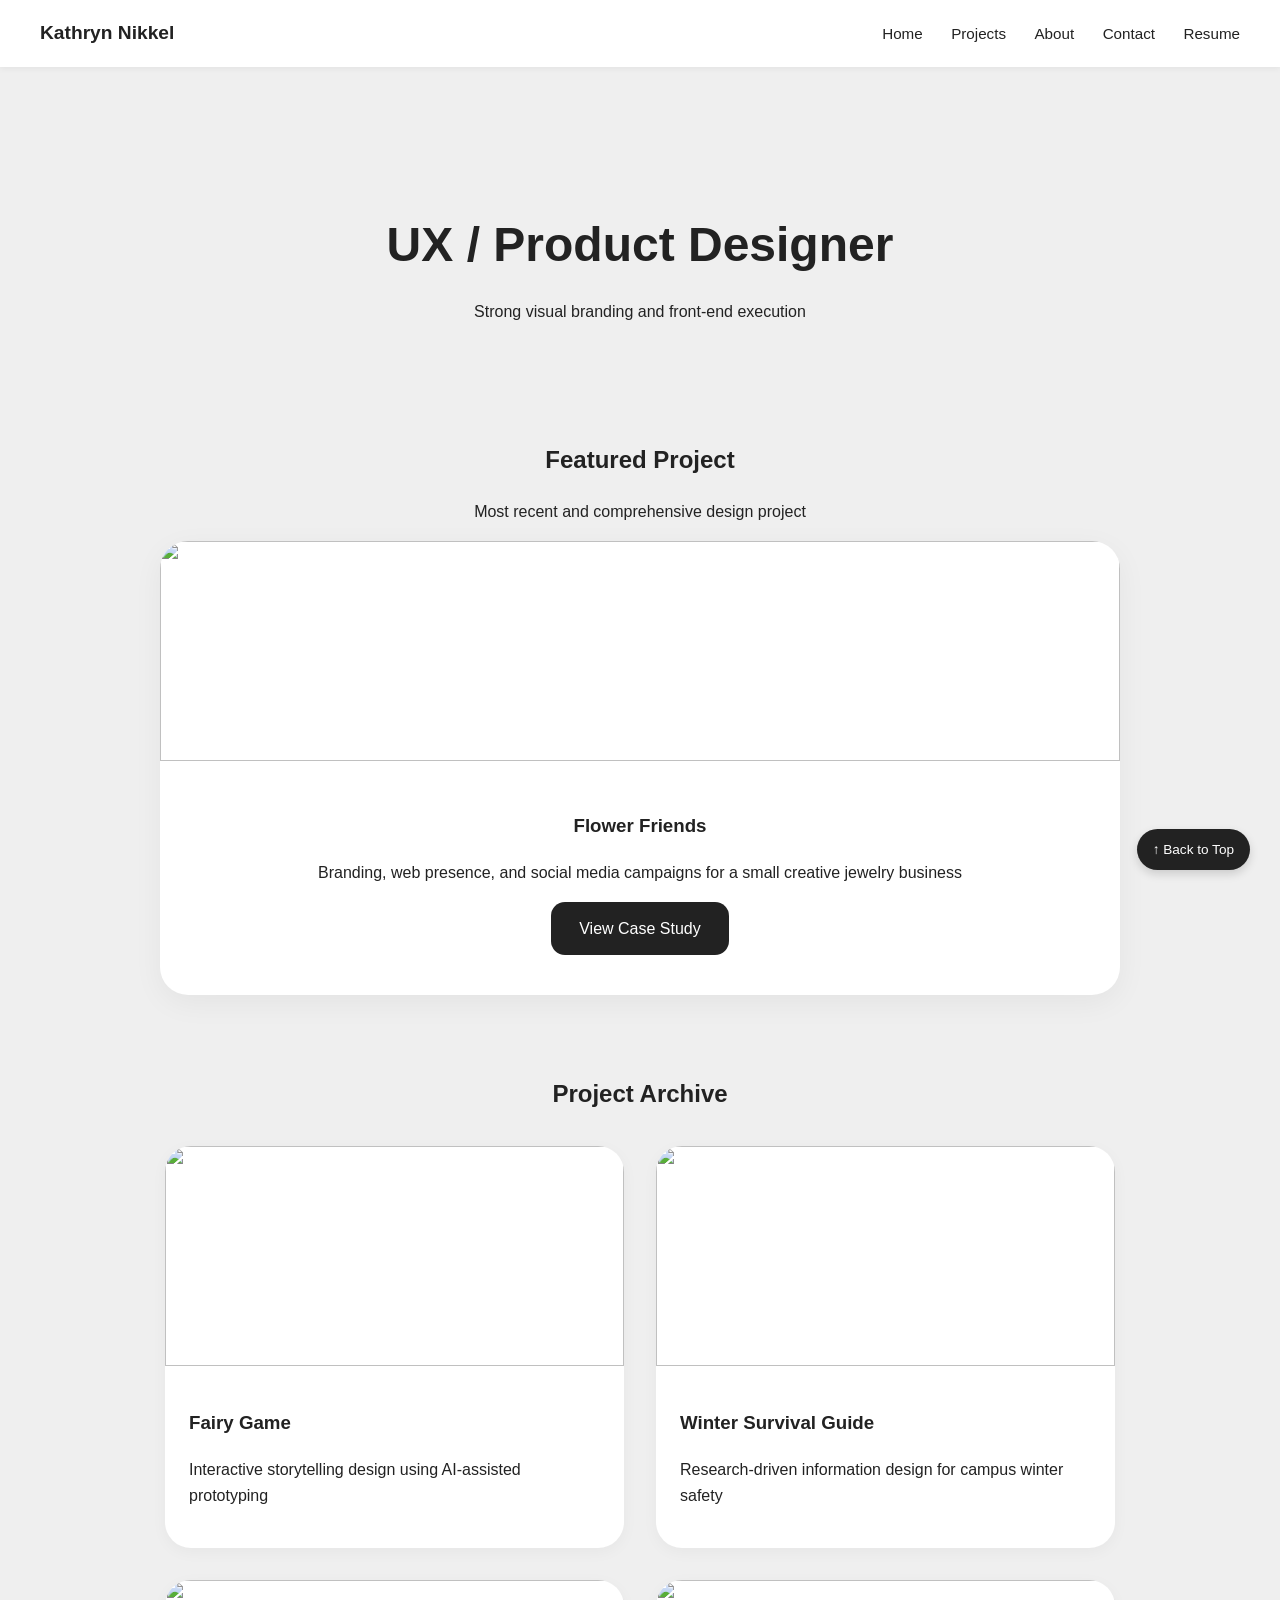
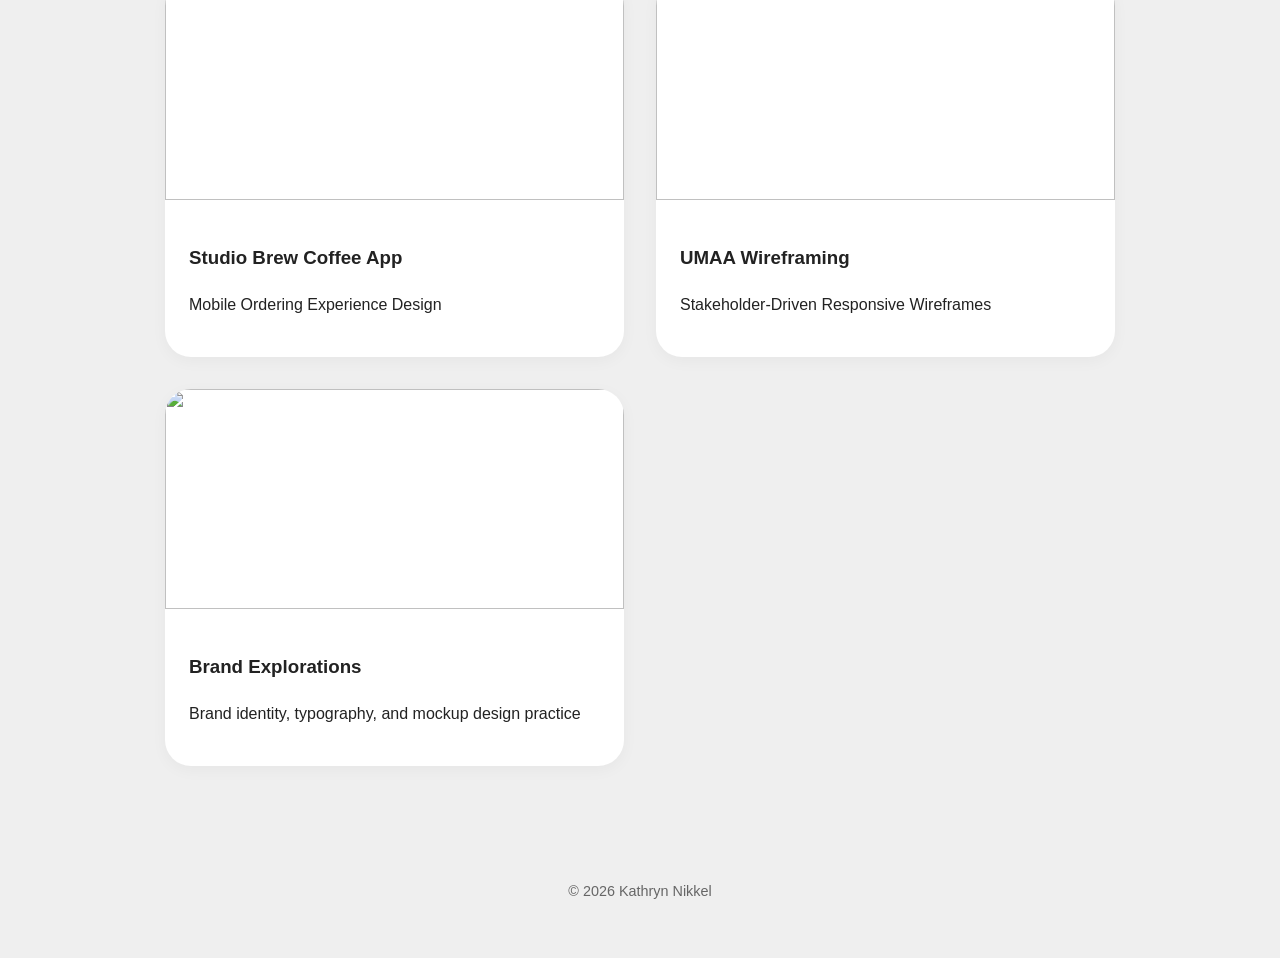
==== index.html @ 336f1e40 "Add files via upload" ====
<!DOCTYPE html>
<html lang="en">
<head>
<meta charset="UTF-8">
<meta name="viewport" content="width=device-width, initial-scale=1.0">
<title>Kathryn Nikkel | Portfolio</title>
<link rel="stylesheet" href="style.css">
</head>
<body id="top">

<header class="site-header">
    <a href="index.html" class="logo">Kathryn Nikkel</a>
    <nav>
        <a href="index.html">Home</a>
        <a href="projects.html">Projects</a>
        <a href="about.html">About</a>
        <a href="contact.html">Contact</a>
        <a href="resume.html">Resume</a>
    </nav>
</header>

<main>
<section class="hero">
    <h1>UX / Product Designer</h1>
    <p>Strong visual branding and front-end execution</p>
</section>

<section class="featured-project">

<h2>Featured Project</h2>

<p>
Most recent and comprehensive design project
</p>

<div class="featured-card">

    <img src="images/flower-friends/feature.jpg">

    <div class="featured-card-content">
        <h3>Flower Friends</h3>
        <p>Branding, web presence, and social media campaigns for a small creative jewelry business</p>

        <a href="flower-friends.html" class="back-home-btn">
            View Case Study
        </a>
    </div>

</div>

</section>

<section id="projects" class="projects-grid">
    <h2>Project Archive</h2>

    <div class="grid">
        <a href="fairy-game.html" class="project-card">
        <img src="images/fairy-game/water-chaotic-good.png" class="project-thumb">

        <div class="project-card-content">
            <h3>Fairy Game</h3>
            <p>Interactive storytelling design using AI-assisted prototyping</p>
        </div>
        </a>

        <a href="winter-survival.html" class="project-card">
        <img src="images/winter-survival-guide/Cover.png" class="project-thumb">

        <div class="project-card-content">
            <h3>Winter Survival Guide</h3>
            <p>Research-driven information design for campus winter safety</p>
        </div>
        </a>

        <a href="coffee-shop.html" class="project-card">
        <img src="images/coffee-shop-app/Splash Screen (2).png" class="project-thumb">

        <div class="project-card-content">
            <h3>Studio Brew Coffee App</h3>
            <p>Mobile Ordering Experience Design</p>
        </div>
        </a>

        <a href="umaa.html" class="project-card">
        <img src="images/umaa-wireframing/Home (1).png" class="project-thumb">

        <div class="project-card-content">
            <h3>UMAA Wireframing</h3>
            <p>Stakeholder-Driven Responsive Wireframes</p>
        </div>
        </a>

        <a href="brands.html" class="project-card">
        <img src="images/brand-explorations/aurelia-shop-bags.jpg" class="project-thumb">

        <div class="project-card-content">
            <h3>Brand Explorations</h3>
            <p>Brand identity, typography, and mockup design practice</p>
        </div>
        </a>
    </div>
</section>
</main>

    <a href="#top" class="back-to-top">↑ Back to Top</a>

    <footer>
        <p>© 2026 Kathryn Nikkel</p>
    </footer>

</body>

</html>
---- style.css ----
* {
    box-sizing: border-box;
}

body {
    margin: 0;
    line-height: 1.6;
    color: #222;
    font-family: -apple-system, BlinkMacSystemFont,
                 "Segoe UI", Roboto,
                 Helvetica, Arial,
                 sans-serif;
    background: #efefef;
}

.site-header {
    display: flex;
    justify-content: space-between;
    align-items: center;
    padding: 18px 40px;
    background: white;
    position: sticky;
    top: 0;
    z-index: 100;
    box-shadow: 0 2px 6px rgba(0,0,0,0.05);
}

.logo {
    font-weight: 600;
    font-size: 1.2rem;
}

a {
    text-decoration: none;
    color: #222;
}

.site-header nav a:hover {
    color: #7a6fa6;
}

nav a {
    margin-left: 24px;
    text-decoration: none;
    color: #222;
    font-size: 0.95rem;
}

.hero {
    padding: 100px 40px 40px;
    text-align: center;
}

.hero h1 {
    font-size: 3rem;
    margin-bottom: 12px;
    color: #222;
}

.projects-grid {
    padding: 60px 20px;
}

.projects-grid h2 {
    text-align: center;
    margin-bottom: 32px;
}

.grid {
    max-width: 950px;
    margin: 0 auto;
    display: grid;
    grid-template-columns: repeat(auto-fit, minmax(360px, 1fr));
    gap: 32px;
}

.project-card {
    background: white;
    border-radius: 26px;
    overflow: hidden;
    text-decoration: none;
    color: inherit;
    box-shadow: 0 4px 16px rgba(0,0,0,0.04);
    transition: all 0.25s ease;
}

.project-card-content {
    padding: 24px;
}

.project-card:hover {
    transform: translateY(-6px);
    box-shadow:
        0 12px 32px rgba(0,0,0,0.06),
        0 0 0 1px var(--accent);
}

.text-section {
    padding: 40px;
    max-width: 800px;
    margin: auto;
}

.solo-image {
    max-width: 800px;
    margin: 0 auto;
}

.project-page {
    padding: 60px 40px;
    max-width: 900px;
    margin: auto;
}

footer {
    text-align: center;
    padding: 40px;
    font-size: 0.9rem;
    color: #666;
}

.contact-section {
    max-width: 700px;
    margin: auto;
}

.contact-form {
    display: flex;
    flex-direction: column;
    gap: 12px;
    margin-top: 24px;
}

.contact-form input,
.contact-form textarea {
    padding: 12px;
    border-radius: 12px;
    border: 1px solid #ddd;
    font-size: 1rem;
    width: 100%;
    font-family: inherit;
}

.contact-form textarea {
    min-height: 140px;
    resize: vertical;
}

.contact-form button {
    margin-top: 12px;
    padding: 14px;
    border: none;
    border-radius: 14px;
    font-size: 1rem;
    cursor: pointer;
    background: #222;
    color: white;
    transition: opacity 0.2s ease;
}

.contact-form button:hover {
    opacity: 0.85;
}

.contact-fallback {
    margin-top: 32px;
    display: flex;
    flex-direction: column;
    gap: 10px;
}

.contact-fallback a {
    text-decoration: none;
    color: #222;
    font-weight: 500;

}

.thank-you-container {
    min-height: 80vh;
    display: flex;
    justify-content: center;
    align-items: center;
    padding: 40px;
    text-align: center;
}

.thank-you-card {
    background: white;
    padding: 60px 40px;
    border-radius: 28px;
    box-shadow: 0 6px 24px rgba(0,0,0,0.05);
    max-width: 500px;
    width: 100%;
}

.thank-you-card h1 {
    margin-bottom: 16px;
}

.thank-you-card p {
    color: #555;
    margin-bottom: 36px;
}

.back-home-btn {
    display: inline-block;
    text-decoration: none;
    background: #222;
    color: white;
    padding: 14px 28px;
    border-radius: 14px;
    font-weight: 500;
    transition: opacity 0.2s ease;
}

.back-home-btn:hover {
    opacity: 0.85;
}

.ff-grid {
    display: flex;
    max-width: 800px;
    gap: 10px;
    flex-direction: row;
    flex-wrap: wrap;
    justify-content: center;
    align-items: flex-end;
}

.ff-grid img{
    width: 250px;
    max-width: 100%;
    height: auto;
}

.ff-grid-logos {
    display: flex;
    max-width: 800px;
    gap: 30px;
    flex-wrap: wrap;
    justify-content: center;
    align-items: flex-end;
    padding: 20px;
}

.ff-grid-logos img{
    width: 80px;
    height: auto;
    flex: 0 0 auto;
}

video {
  max-width: 100%;
  border-radius: 12px;
}

.back-to-top {
  position: fixed;
  bottom: 30px;
  right: 30px;
  padding: 0.6rem 1rem;
  background-color: #222;
  color: white;
  text-decoration: none;
  border-radius: 50px;
  font-size: 0.85rem;
  box-shadow: 0 4px 10px rgba(0,0,0,0.15);
  transition: all 0.3s ease;
}

.back-to-top:hover {
  background-color: #555;
  transform: translateY(-2px);
}

:root {
    --accent: #a59bc8;
}

.featured-project {
    max-width: 1000px;
    margin: auto;
    padding: 40px 20px 0px;
    text-align: center;
}

.featured-card {
    background: white;
    border-radius: 28px;
    box-shadow: 0 8px 30px rgba(0,0,0,0.05);
    transition: transform 0.25s ease;
    overflow: hidden;
}

.featured-card:hover {
    transform: translateY(-4px);
}

.featured-card img,
.project-thumb {
    width: 100%;
    height: 220px;
    object-fit: cover;
    display: block;
}

.featured-card-content {
    padding: 32px 40px 40px;
}

.fg-grid {
    display: flex;
    max-width: 800px;
    gap: 10px;
    flex-direction: row;
    flex-wrap: wrap;
    justify-content: center;
    align-items: flex-end;
}

.fg-grid img{
    width: 375px;
    max-width: 100%;
    height: auto;
}
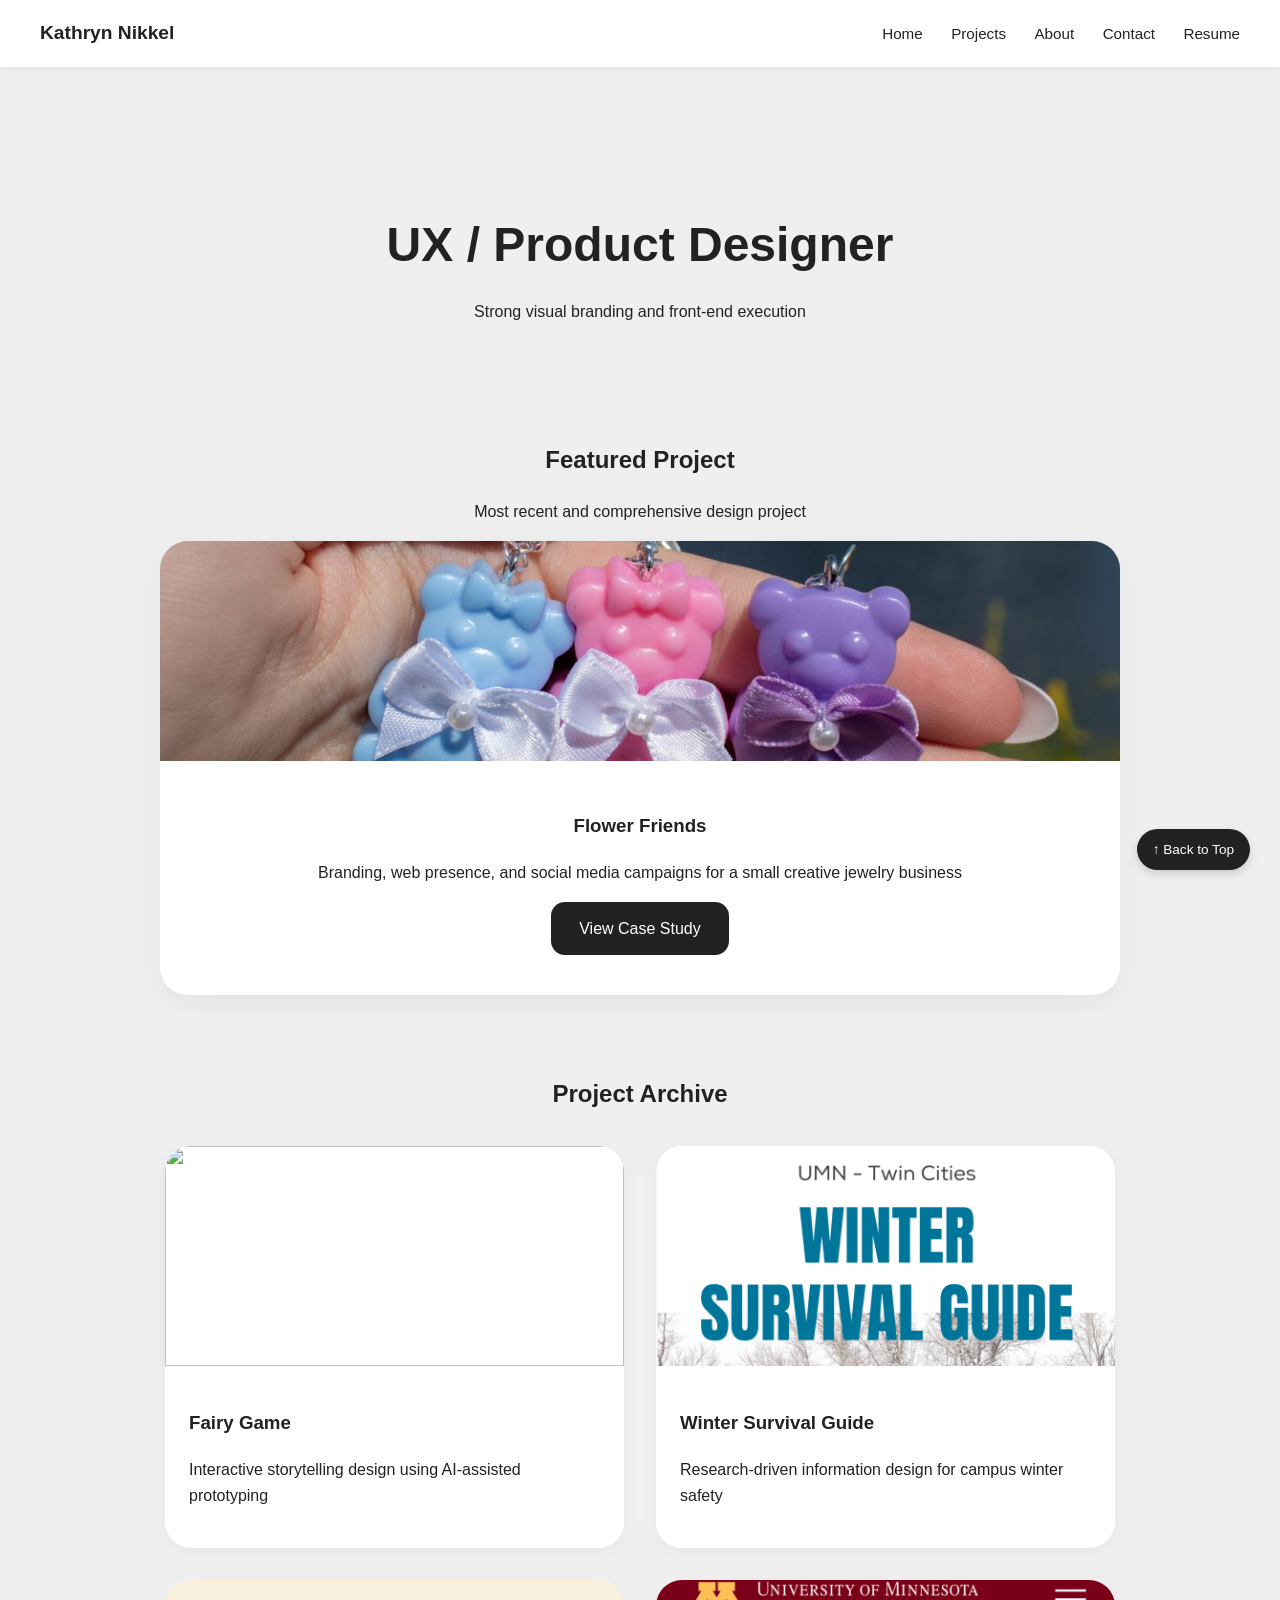
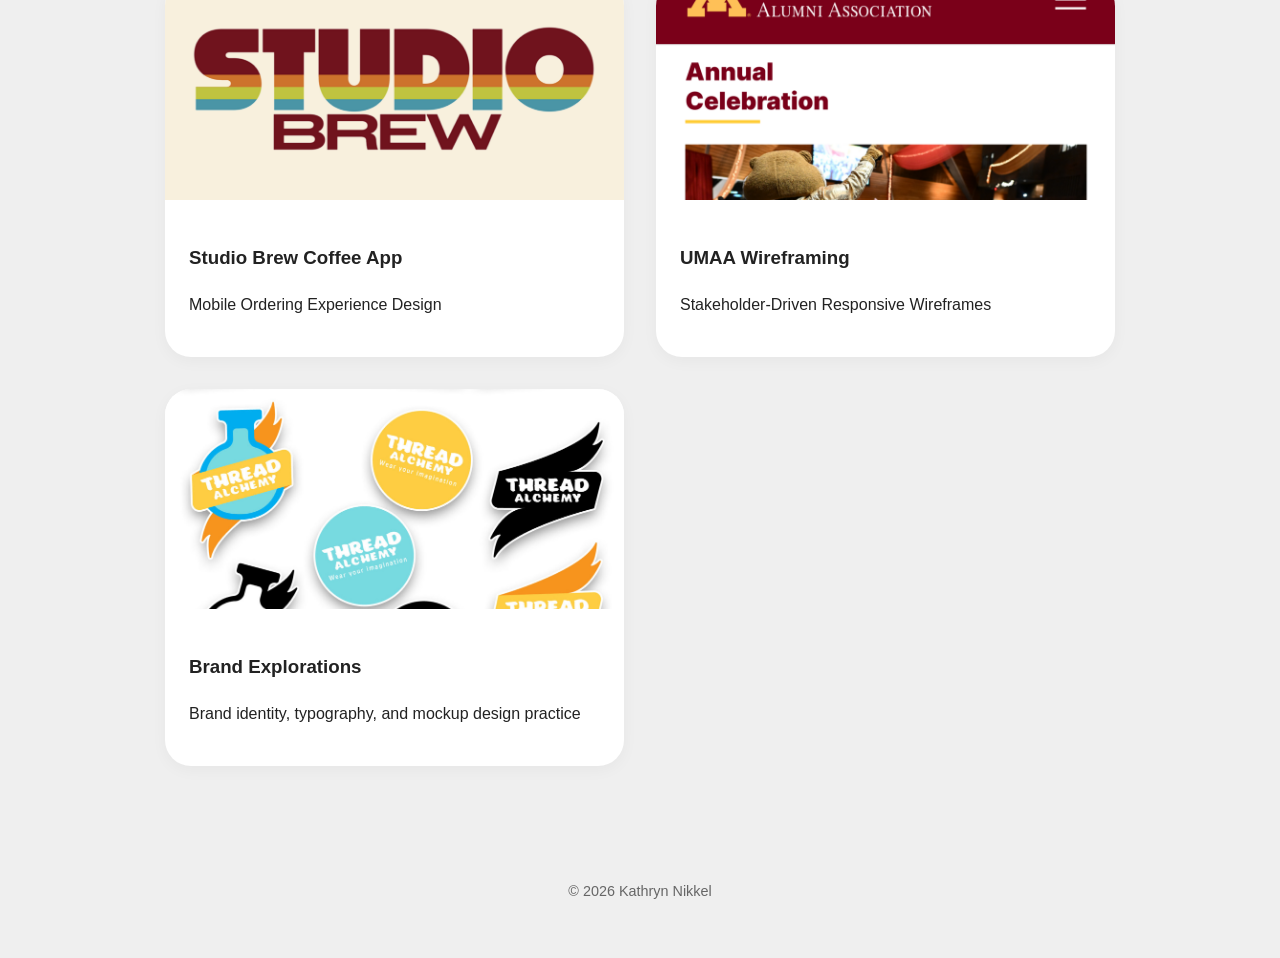
==== commit fe8603fe: "Fix HTML formatting and structure" ====
--- a/index.html
+++ b/index.html
@@ -91,7 +91,7 @@
         </a>
 
         <a href="brands.html" class="project-card">
-        <img src="images/brand-explorations/aurelia-shop-bags.jpg" class="project-thumb">
+        <img src="images/brand-explorations/thread-stickers-shadow-jpeg.jpg" class="project-thumb">
 
         <div class="project-card-content">
             <h3>Brand Explorations</h3>
@@ -110,4 +110,5 @@
 
 </body>
 
-</html>+
+</html>
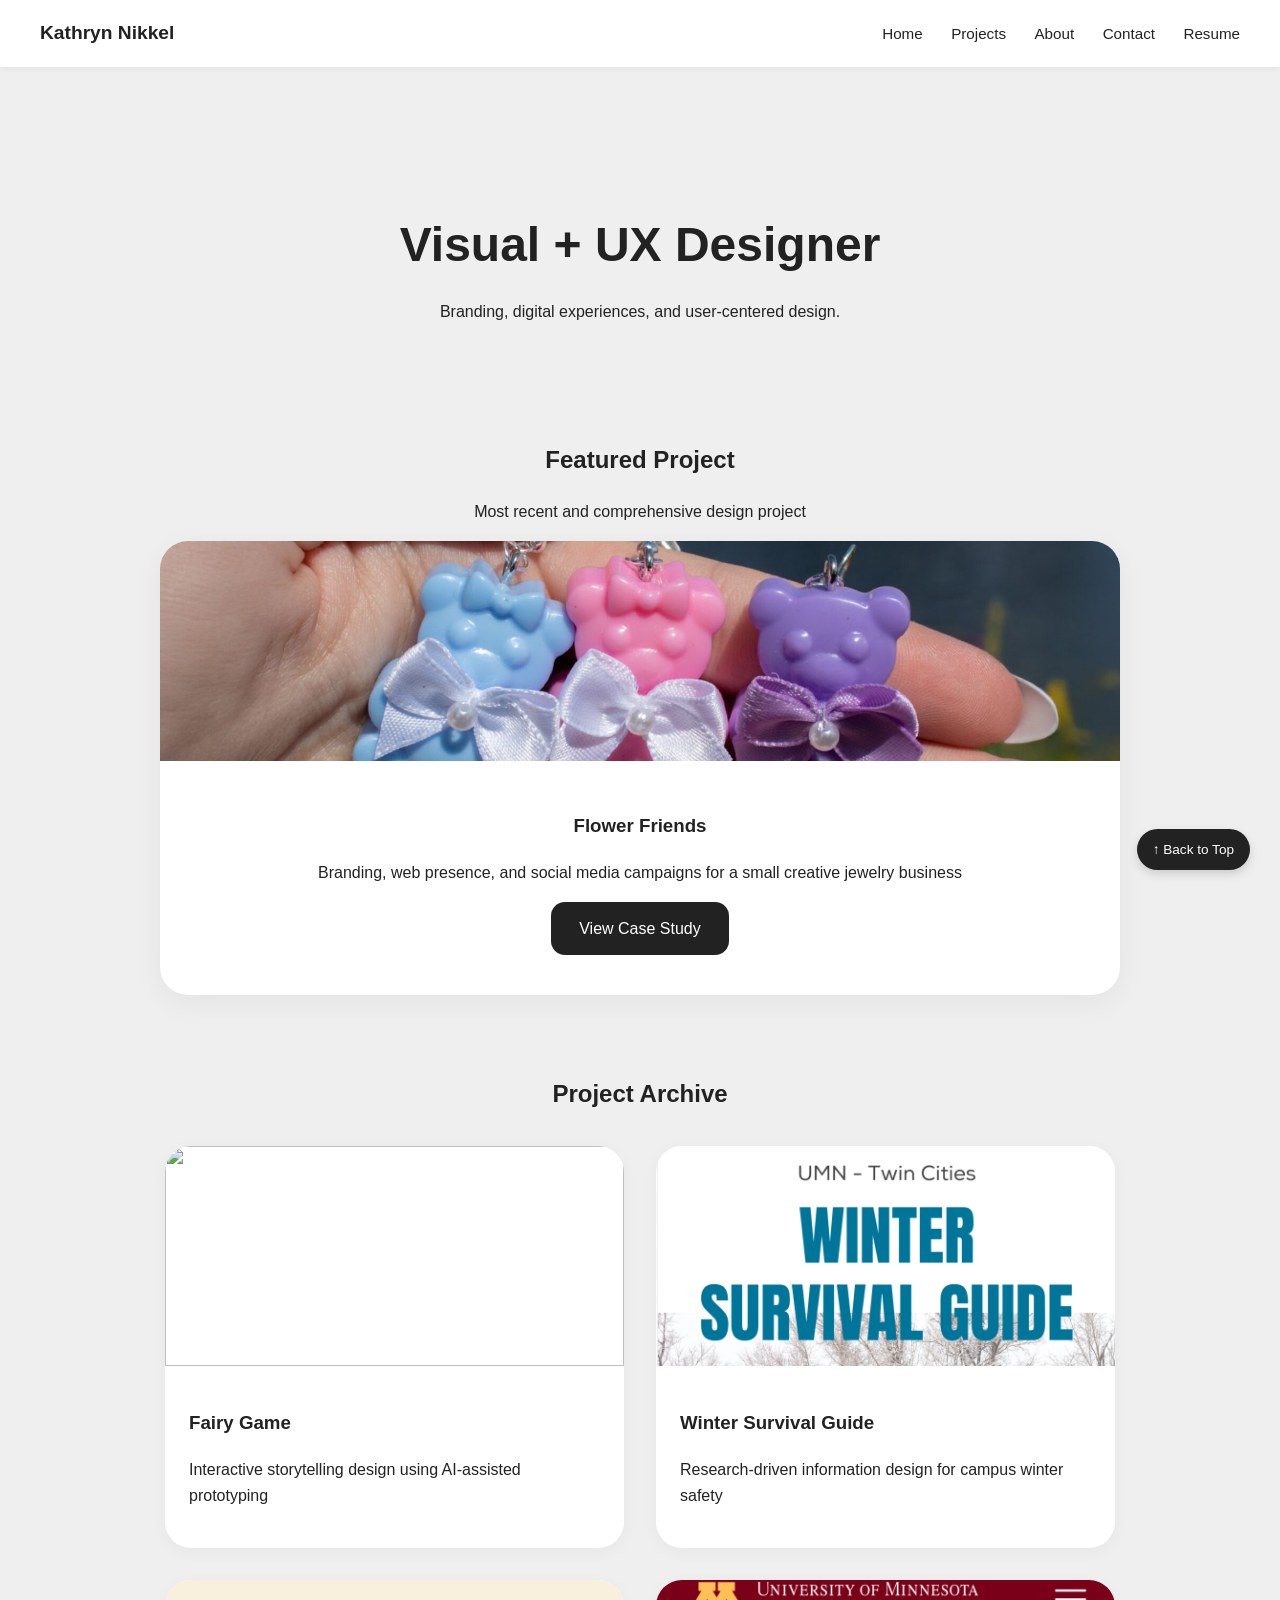
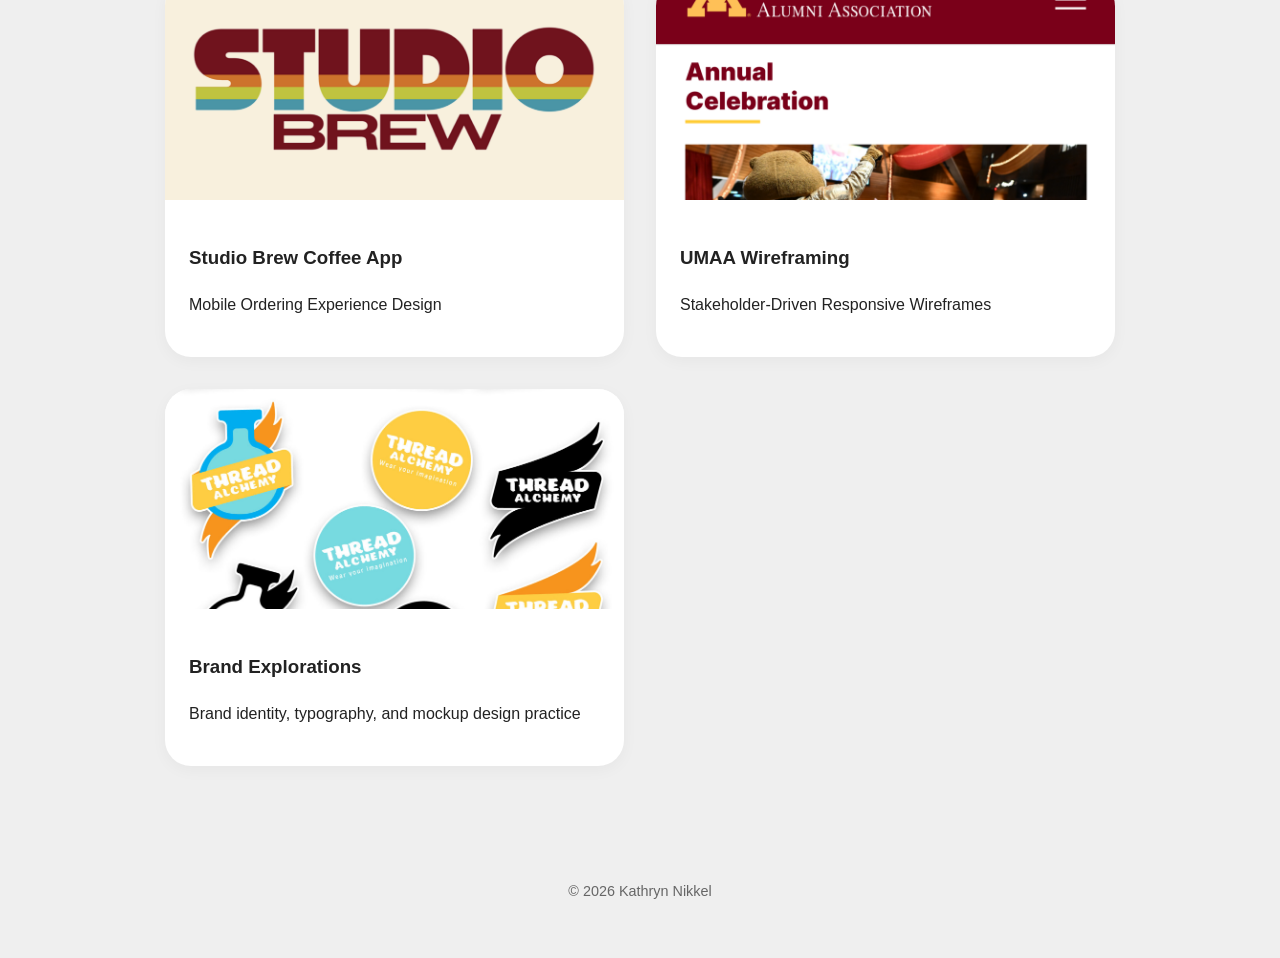
==== commit 27e3aaa1: "Change job title to 'Visual + UX Designer' Updated job title and description in the hero section." ====
--- a/index.html
+++ b/index.html
@@ -21,8 +21,8 @@
 
 <main>
 <section class="hero">
-    <h1>UX / Product Designer</h1>
-    <p>Strong visual branding and front-end execution</p>
+    <h1>Visual + UX Designer</h1>
+    <p>Branding, digital experiences, and user-centered design.</p>
 </section>
 
 <section class="featured-project">
@@ -112,3 +112,4 @@
 
 
 </html>
+
